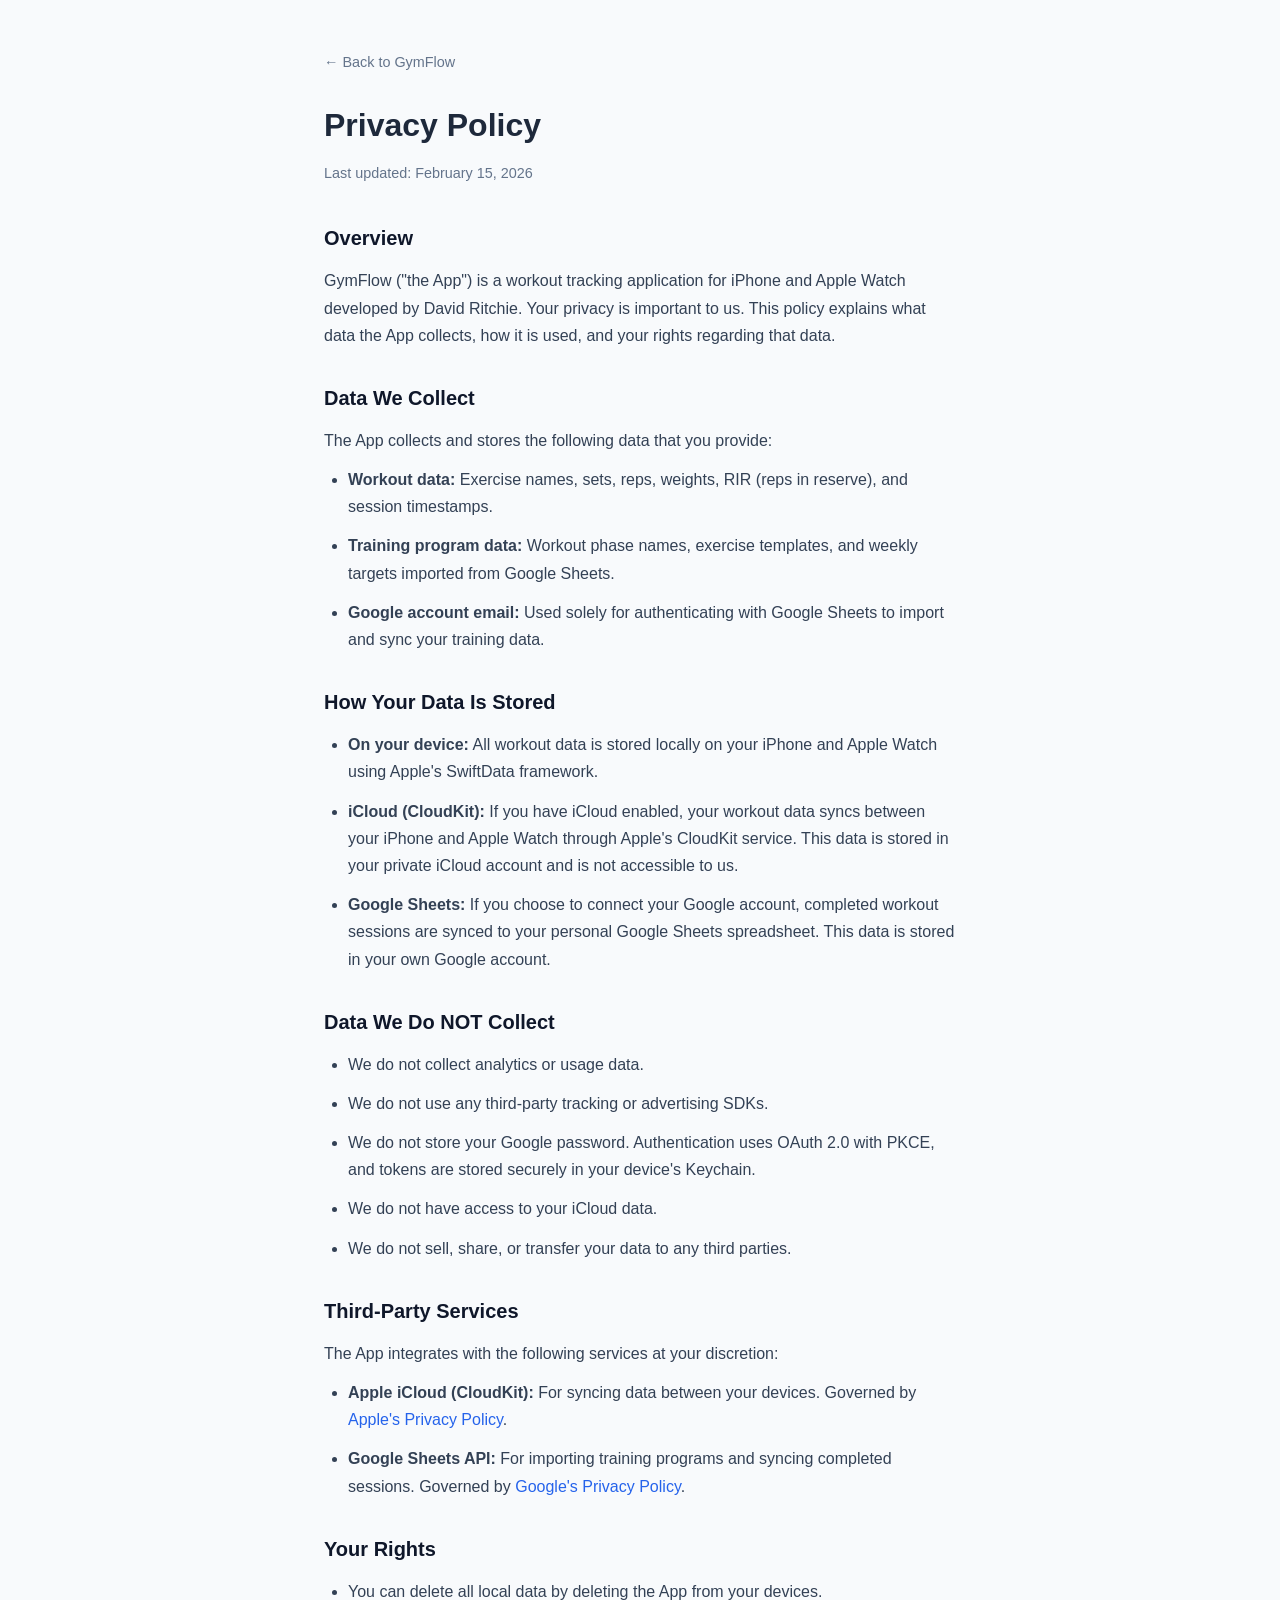
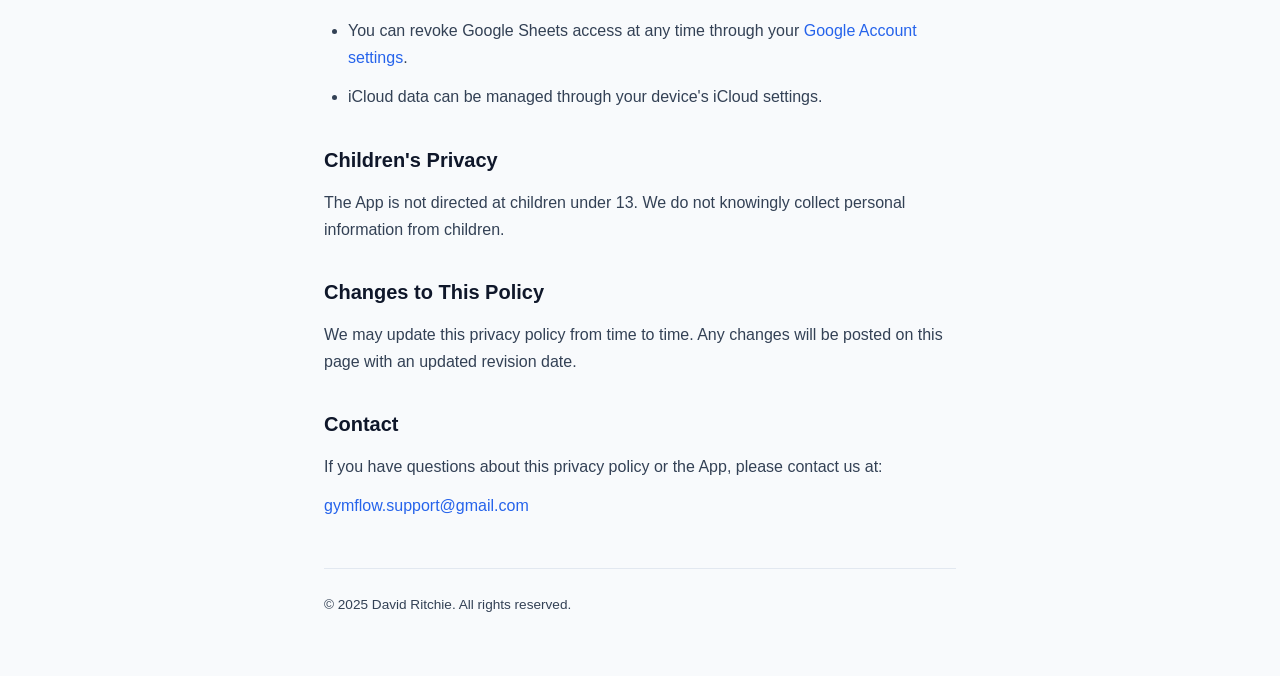
==== privacy.html @ 33476def "Add files via upload" ====
<!DOCTYPE html>
<html lang="en">
<head>
    <meta charset="UTF-8">
    <meta name="viewport" content="width=device-width, initial-scale=1.0">
    <title>Privacy Policy - GymFlow</title>
    <style>
        * { margin: 0; padding: 0; box-sizing: border-box; }
        body {
            font-family: -apple-system, BlinkMacSystemFont, 'Segoe UI', Roboto, sans-serif;
            background: #f8fafc;
            color: #1e293b;
            line-height: 1.7;
        }
        .container {
            max-width: 680px;
            margin: 0 auto;
            padding: 48px 24px;
        }
        h1 {
            font-size: 2rem;
            margin-bottom: 8px;
        }
        .updated {
            color: #64748b;
            font-size: 0.9rem;
            margin-bottom: 36px;
        }
        h2 {
            font-size: 1.25rem;
            margin-top: 32px;
            margin-bottom: 12px;
            color: #0f172a;
        }
        p, li {
            color: #334155;
            margin-bottom: 12px;
        }
        ul {
            padding-left: 24px;
            margin-bottom: 16px;
        }
        a { color: #2563eb; text-decoration: none; }
        a:hover { text-decoration: underline; }
        .back {
            display: inline-block;
            margin-bottom: 24px;
            color: #64748b;
            font-size: 0.9rem;
        }
        .footer {
            margin-top: 48px;
            padding-top: 24px;
            border-top: 1px solid #e2e8f0;
            color: #64748b;
            font-size: 0.85rem;
        }
    </style>
</head>
<body>
    <div class="container">
        <a href="index.html" class="back">&larr; Back to GymFlow</a>
        <h1>Privacy Policy</h1>
        <p class="updated">Last updated: February 15, 2026</p>

        <h2>Overview</h2>
        <p>GymFlow ("the App") is a workout tracking application for iPhone and Apple Watch developed by David Ritchie. Your privacy is important to us. This policy explains what data the App collects, how it is used, and your rights regarding that data.</p>

        <h2>Data We Collect</h2>
        <p>The App collects and stores the following data that you provide:</p>
        <ul>
            <li><strong>Workout data:</strong> Exercise names, sets, reps, weights, RIR (reps in reserve), and session timestamps.</li>
            <li><strong>Training program data:</strong> Workout phase names, exercise templates, and weekly targets imported from Google Sheets.</li>
            <li><strong>Google account email:</strong> Used solely for authenticating with Google Sheets to import and sync your training data.</li>
        </ul>

        <h2>How Your Data Is Stored</h2>
        <ul>
            <li><strong>On your device:</strong> All workout data is stored locally on your iPhone and Apple Watch using Apple's SwiftData framework.</li>
            <li><strong>iCloud (CloudKit):</strong> If you have iCloud enabled, your workout data syncs between your iPhone and Apple Watch through Apple's CloudKit service. This data is stored in your private iCloud account and is not accessible to us.</li>
            <li><strong>Google Sheets:</strong> If you choose to connect your Google account, completed workout sessions are synced to your personal Google Sheets spreadsheet. This data is stored in your own Google account.</li>
        </ul>

        <h2>Data We Do NOT Collect</h2>
        <ul>
            <li>We do not collect analytics or usage data.</li>
            <li>We do not use any third-party tracking or advertising SDKs.</li>
            <li>We do not store your Google password. Authentication uses OAuth 2.0 with PKCE, and tokens are stored securely in your device's Keychain.</li>
            <li>We do not have access to your iCloud data.</li>
            <li>We do not sell, share, or transfer your data to any third parties.</li>
        </ul>

        <h2>Third-Party Services</h2>
        <p>The App integrates with the following services at your discretion:</p>
        <ul>
            <li><strong>Apple iCloud (CloudKit):</strong> For syncing data between your devices. Governed by <a href="https://www.apple.com/legal/privacy/" target="_blank" rel="noopener">Apple's Privacy Policy</a>.</li>
            <li><strong>Google Sheets API:</strong> For importing training programs and syncing completed sessions. Governed by <a href="https://policies.google.com/privacy" target="_blank" rel="noopener">Google's Privacy Policy</a>.</li>
        </ul>

        <h2>Your Rights</h2>
        <ul>
            <li>You can delete all local data by deleting the App from your devices.</li>
            <li>You can revoke Google Sheets access at any time through your <a href="https://myaccount.google.com/permissions" target="_blank" rel="noopener">Google Account settings</a>.</li>
            <li>iCloud data can be managed through your device's iCloud settings.</li>
        </ul>

        <h2>Children's Privacy</h2>
        <p>The App is not directed at children under 13. We do not knowingly collect personal information from children.</p>

        <h2>Changes to This Policy</h2>
        <p>We may update this privacy policy from time to time. Any changes will be posted on this page with an updated revision date.</p>

        <h2>Contact</h2>
        <p>If you have questions about this privacy policy or the App, please contact us at:</p>
        <p><a href="mailto:gymflow.support@gmail.com">gymflow.support@gmail.com</a></p>

        <div class="footer">
            <p>&copy; 2025 David Ritchie. All rights reserved.</p>
        </div>
    </div>
</body>
</html>
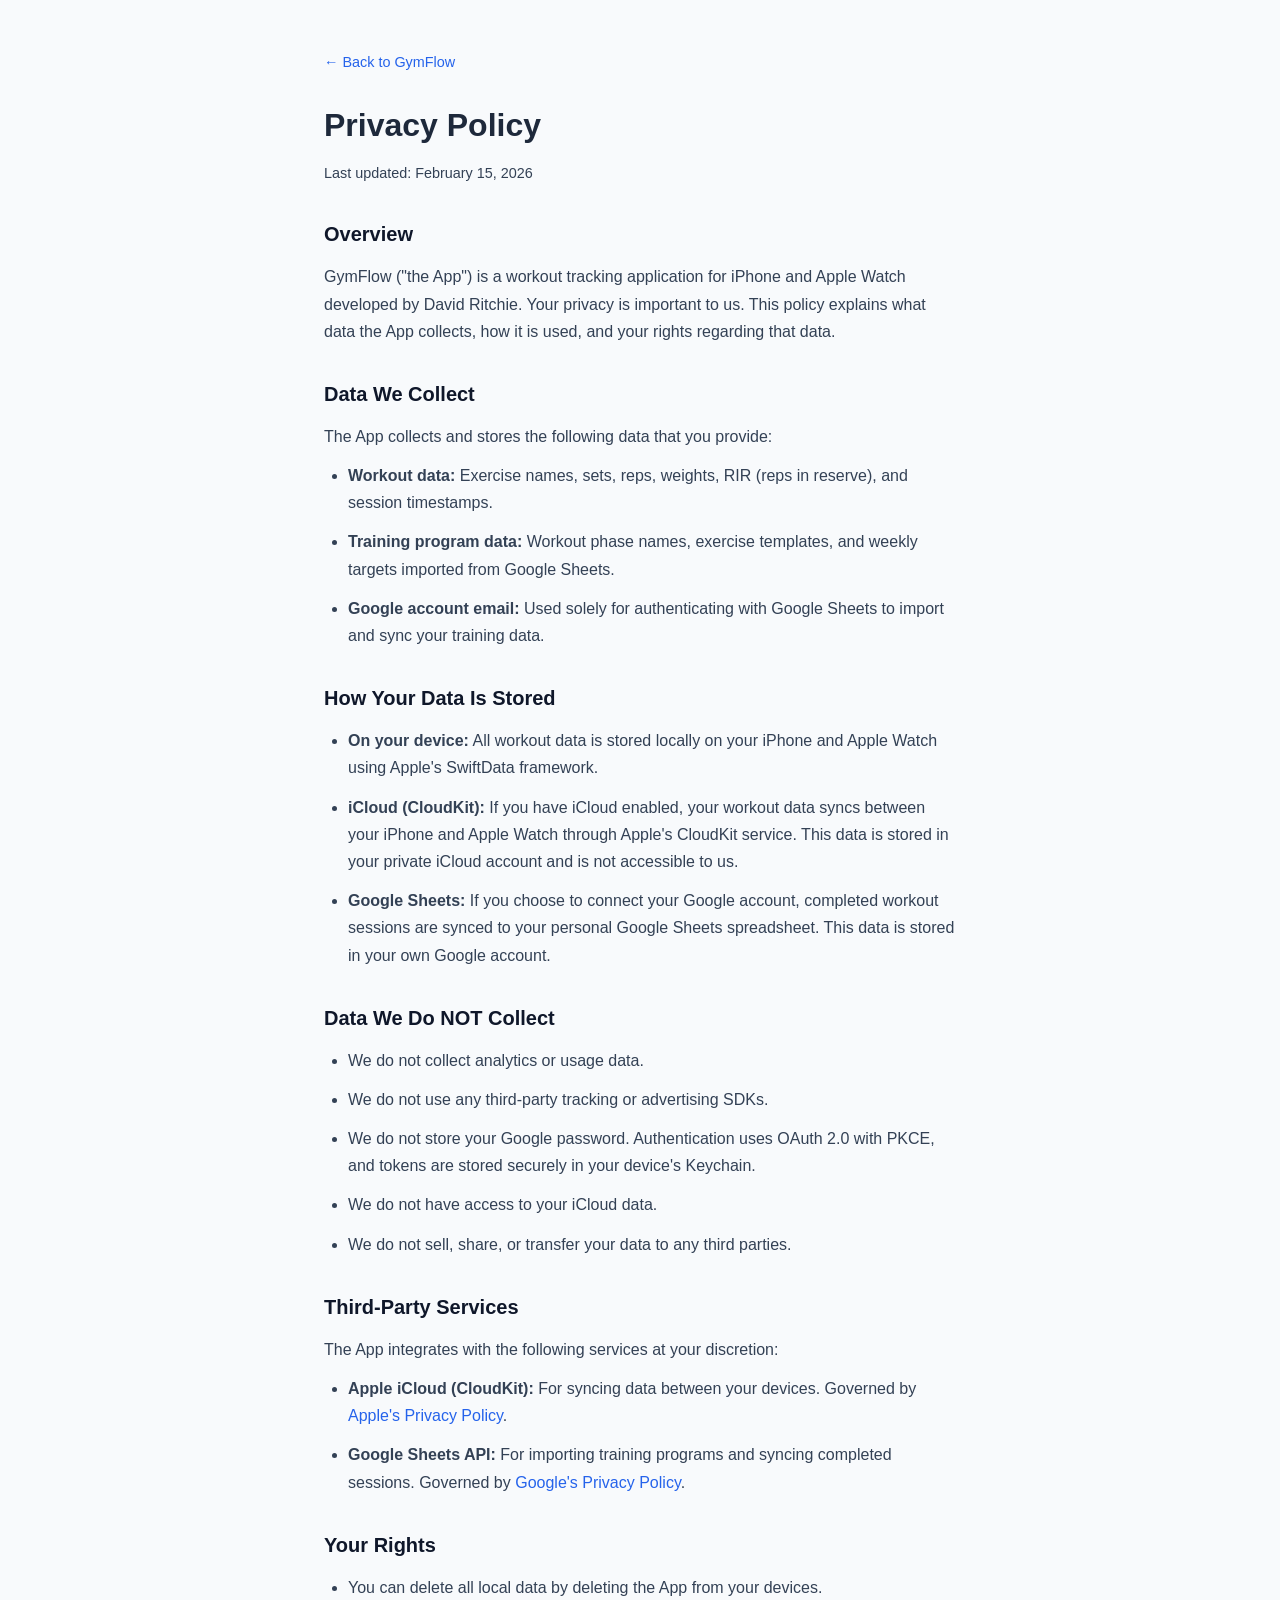
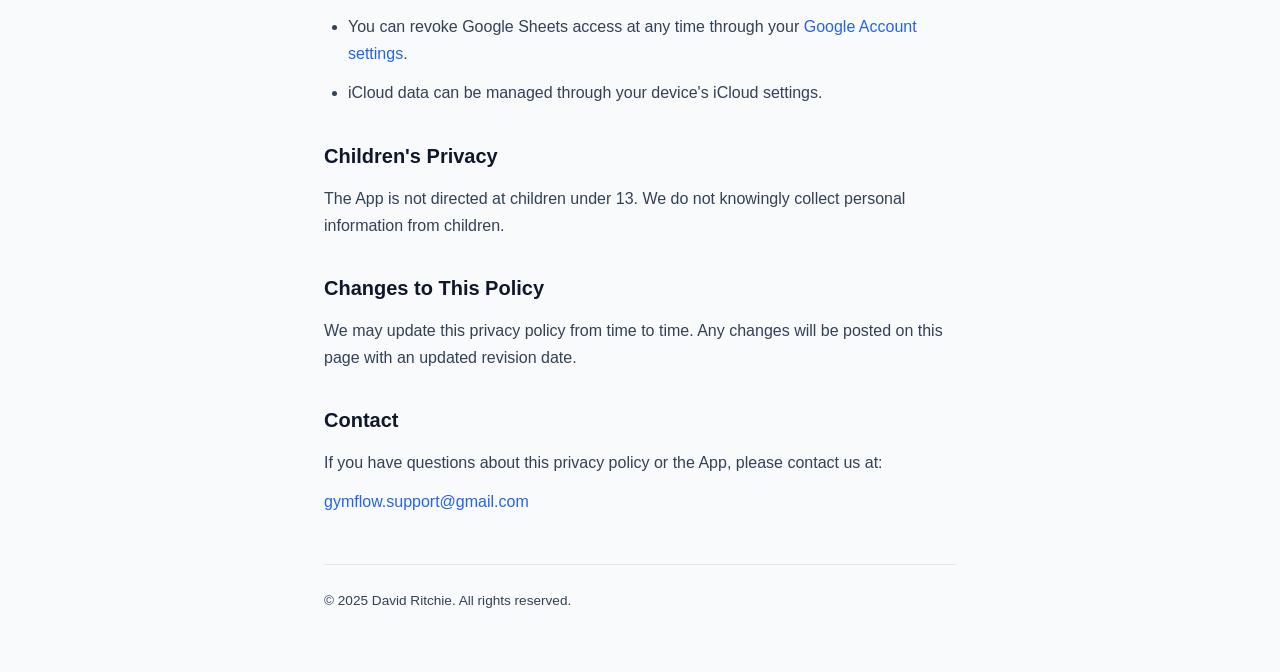
==== commit b0420a34: "Optimize site performance, SEO, and accessibility - Extract duplicated inline CSS into shared styles" ====
--- a/privacy.html
+++ b/privacy.html
@@ -3,120 +3,97 @@
 <head>
     <meta charset="UTF-8">
     <meta name="viewport" content="width=device-width, initial-scale=1.0">
+    <meta name="description" content="GymFlow Privacy Policy - Learn how your workout data is stored and protected across iPhone, Apple Watch, iCloud, and Google Sheets.">
+    <meta name="theme-color" content="#f8fafc">
+    <meta name="robots" content="noindex">
     <title>Privacy Policy - GymFlow</title>
-    <style>
-        * { margin: 0; padding: 0; box-sizing: border-box; }
-        body {
-            font-family: -apple-system, BlinkMacSystemFont, 'Segoe UI', Roboto, sans-serif;
-            background: #f8fafc;
-            color: #1e293b;
-            line-height: 1.7;
-        }
-        .container {
-            max-width: 680px;
-            margin: 0 auto;
-            padding: 48px 24px;
-        }
-        h1 {
-            font-size: 2rem;
-            margin-bottom: 8px;
-        }
-        .updated {
-            color: #64748b;
-            font-size: 0.9rem;
-            margin-bottom: 36px;
-        }
-        h2 {
-            font-size: 1.25rem;
-            margin-top: 32px;
-            margin-bottom: 12px;
-            color: #0f172a;
-        }
-        p, li {
-            color: #334155;
-            margin-bottom: 12px;
-        }
-        ul {
-            padding-left: 24px;
-            margin-bottom: 16px;
-        }
-        a { color: #2563eb; text-decoration: none; }
-        a:hover { text-decoration: underline; }
-        .back {
-            display: inline-block;
-            margin-bottom: 24px;
-            color: #64748b;
-            font-size: 0.9rem;
-        }
-        .footer {
-            margin-top: 48px;
-            padding-top: 24px;
-            border-top: 1px solid #e2e8f0;
-            color: #64748b;
-            font-size: 0.85rem;
-        }
-    </style>
+    <link rel="stylesheet" href="styles.css">
 </head>
-<body>
+<body class="page-privacy">
     <div class="container">
-        <a href="index.html" class="back">&larr; Back to GymFlow</a>
-        <h1>Privacy Policy</h1>
-        <p class="updated">Last updated: February 15, 2026</p>
+        <nav>
+            <a href="index.html" class="back">&larr; Back to GymFlow</a>
+        </nav>
 
-        <h2>Overview</h2>
-        <p>GymFlow ("the App") is a workout tracking application for iPhone and Apple Watch developed by David Ritchie. Your privacy is important to us. This policy explains what data the App collects, how it is used, and your rights regarding that data.</p>
+        <header>
+            <h1>Privacy Policy</h1>
+            <p class="updated">Last updated: February 15, 2026</p>
+        </header>
 
-        <h2>Data We Collect</h2>
-        <p>The App collects and stores the following data that you provide:</p>
-        <ul>
-            <li><strong>Workout data:</strong> Exercise names, sets, reps, weights, RIR (reps in reserve), and session timestamps.</li>
-            <li><strong>Training program data:</strong> Workout phase names, exercise templates, and weekly targets imported from Google Sheets.</li>
-            <li><strong>Google account email:</strong> Used solely for authenticating with Google Sheets to import and sync your training data.</li>
-        </ul>
+        <main>
+            <section>
+                <h2>Overview</h2>
+                <p>GymFlow ("the App") is a workout tracking application for iPhone and Apple Watch developed by David Ritchie. Your privacy is important to us. This policy explains what data the App collects, how it is used, and your rights regarding that data.</p>
+            </section>
 
-        <h2>How Your Data Is Stored</h2>
-        <ul>
-            <li><strong>On your device:</strong> All workout data is stored locally on your iPhone and Apple Watch using Apple's SwiftData framework.</li>
-            <li><strong>iCloud (CloudKit):</strong> If you have iCloud enabled, your workout data syncs between your iPhone and Apple Watch through Apple's CloudKit service. This data is stored in your private iCloud account and is not accessible to us.</li>
-            <li><strong>Google Sheets:</strong> If you choose to connect your Google account, completed workout sessions are synced to your personal Google Sheets spreadsheet. This data is stored in your own Google account.</li>
-        </ul>
+            <section>
+                <h2>Data We Collect</h2>
+                <p>The App collects and stores the following data that you provide:</p>
+                <ul>
+                    <li><strong>Workout data:</strong> Exercise names, sets, reps, weights, RIR (reps in reserve), and session timestamps.</li>
+                    <li><strong>Training program data:</strong> Workout phase names, exercise templates, and weekly targets imported from Google Sheets.</li>
+                    <li><strong>Google account email:</strong> Used solely for authenticating with Google Sheets to import and sync your training data.</li>
+                </ul>
+            </section>
 
-        <h2>Data We Do NOT Collect</h2>
-        <ul>
-            <li>We do not collect analytics or usage data.</li>
-            <li>We do not use any third-party tracking or advertising SDKs.</li>
-            <li>We do not store your Google password. Authentication uses OAuth 2.0 with PKCE, and tokens are stored securely in your device's Keychain.</li>
-            <li>We do not have access to your iCloud data.</li>
-            <li>We do not sell, share, or transfer your data to any third parties.</li>
-        </ul>
+            <section>
+                <h2>How Your Data Is Stored</h2>
+                <ul>
+                    <li><strong>On your device:</strong> All workout data is stored locally on your iPhone and Apple Watch using Apple's SwiftData framework.</li>
+                    <li><strong>iCloud (CloudKit):</strong> If you have iCloud enabled, your workout data syncs between your iPhone and Apple Watch through Apple's CloudKit service. This data is stored in your private iCloud account and is not accessible to us.</li>
+                    <li><strong>Google Sheets:</strong> If you choose to connect your Google account, completed workout sessions are synced to your personal Google Sheets spreadsheet. This data is stored in your own Google account.</li>
+                </ul>
+            </section>
 
-        <h2>Third-Party Services</h2>
-        <p>The App integrates with the following services at your discretion:</p>
-        <ul>
-            <li><strong>Apple iCloud (CloudKit):</strong> For syncing data between your devices. Governed by <a href="https://www.apple.com/legal/privacy/" target="_blank" rel="noopener">Apple's Privacy Policy</a>.</li>
-            <li><strong>Google Sheets API:</strong> For importing training programs and syncing completed sessions. Governed by <a href="https://policies.google.com/privacy" target="_blank" rel="noopener">Google's Privacy Policy</a>.</li>
-        </ul>
+            <section>
+                <h2>Data We Do NOT Collect</h2>
+                <ul>
+                    <li>We do not collect analytics or usage data.</li>
+                    <li>We do not use any third-party tracking or advertising SDKs.</li>
+                    <li>We do not store your Google password. Authentication uses OAuth 2.0 with PKCE, and tokens are stored securely in your device's Keychain.</li>
+                    <li>We do not have access to your iCloud data.</li>
+                    <li>We do not sell, share, or transfer your data to any third parties.</li>
+                </ul>
+            </section>
 
-        <h2>Your Rights</h2>
-        <ul>
-            <li>You can delete all local data by deleting the App from your devices.</li>
-            <li>You can revoke Google Sheets access at any time through your <a href="https://myaccount.google.com/permissions" target="_blank" rel="noopener">Google Account settings</a>.</li>
-            <li>iCloud data can be managed through your device's iCloud settings.</li>
-        </ul>
+            <section>
+                <h2>Third-Party Services</h2>
+                <p>The App integrates with the following services at your discretion:</p>
+                <ul>
+                    <li><strong>Apple iCloud (CloudKit):</strong> For syncing data between your devices. Governed by <a href="https://www.apple.com/legal/privacy/" target="_blank" rel="noopener noreferrer">Apple's Privacy Policy</a>.</li>
+                    <li><strong>Google Sheets API:</strong> For importing training programs and syncing completed sessions. Governed by <a href="https://policies.google.com/privacy" target="_blank" rel="noopener noreferrer">Google's Privacy Policy</a>.</li>
+                </ul>
+            </section>
 
-        <h2>Children's Privacy</h2>
-        <p>The App is not directed at children under 13. We do not knowingly collect personal information from children.</p>
+            <section>
+                <h2>Your Rights</h2>
+                <ul>
+                    <li>You can delete all local data by deleting the App from your devices.</li>
+                    <li>You can revoke Google Sheets access at any time through your <a href="https://myaccount.google.com/permissions" target="_blank" rel="noopener noreferrer">Google Account settings</a>.</li>
+                    <li>iCloud data can be managed through your device's iCloud settings.</li>
+                </ul>
+            </section>
 
-        <h2>Changes to This Policy</h2>
-        <p>We may update this privacy policy from time to time. Any changes will be posted on this page with an updated revision date.</p>
+            <section>
+                <h2>Children's Privacy</h2>
+                <p>The App is not directed at children under 13. We do not knowingly collect personal information from children.</p>
+            </section>
 
-        <h2>Contact</h2>
-        <p>If you have questions about this privacy policy or the App, please contact us at:</p>
-        <p><a href="mailto:gymflow.support@gmail.com">gymflow.support@gmail.com</a></p>
+            <section>
+                <h2>Changes to This Policy</h2>
+                <p>We may update this privacy policy from time to time. Any changes will be posted on this page with an updated revision date.</p>
+            </section>
 
-        <div class="footer">
+            <section>
+                <h2>Contact</h2>
+                <p>If you have questions about this privacy policy or the App, please contact us at:</p>
+                <p><a href="mailto:gymflow.support@gmail.com">gymflow.support@gmail.com</a></p>
+            </section>
+        </main>
+
+        <footer class="footer">
             <p>&copy; 2025 David Ritchie. All rights reserved.</p>
-        </div>
+        </footer>
     </div>
 </body>
 </html>
--- a/styles.css
+++ b/styles.css
@@ -0,0 +1,138 @@
+/* === Reset & Base === */
+*, *::before, *::after { margin: 0; padding: 0; box-sizing: border-box; }
+body {
+    font-family: -apple-system, BlinkMacSystemFont, 'Segoe UI', Roboto, sans-serif;
+    min-height: 100vh;
+}
+a { text-decoration: none; }
+a:hover { text-decoration: underline; }
+
+/* === Shared Layout === */
+.container {
+    max-width: 680px;
+    margin: 0 auto;
+    padding: 48px 24px;
+}
+.footer {
+    color: #64748b;
+    font-size: 0.85rem;
+    margin-top: 48px;
+}
+.footer a { color: #64748b; }
+
+/* ===================== */
+/* Landing Page (index)  */
+/* ===================== */
+body.page-landing {
+    background: linear-gradient(135deg, #0a1628 0%, #1a3a5c 100%);
+    color: #fff;
+}
+.page-landing .container {
+    padding: 60px 24px;
+    text-align: center;
+}
+.app-icon {
+    width: 120px;
+    height: 120px;
+    background: linear-gradient(135deg, #1a3a5c, #2dd4bf);
+    border-radius: 27px;
+    display: inline-flex;
+    align-items: center;
+    justify-content: center;
+    font-size: 56px;
+    margin-bottom: 24px;
+}
+.page-landing h1 {
+    font-size: 2.5rem;
+    font-weight: 700;
+    margin-bottom: 12px;
+}
+.tagline {
+    font-size: 1.2rem;
+    color: #94a3b8;
+    margin-bottom: 48px;
+}
+.features {
+    text-align: left;
+    margin-bottom: 48px;
+}
+.feature {
+    display: flex;
+    align-items: flex-start;
+    gap: 16px;
+    margin-bottom: 24px;
+}
+.feature-icon {
+    font-size: 1.5rem;
+    flex-shrink: 0;
+    width: 40px;
+    text-align: center;
+}
+.feature h3 {
+    font-size: 1.1rem;
+    margin-bottom: 4px;
+}
+.feature p {
+    color: #94a3b8;
+    font-size: 0.95rem;
+    line-height: 1.5;
+}
+.support-section {
+    background: rgba(255, 255, 255, 0.08);
+    border-radius: 16px;
+    padding: 32px 24px;
+    margin-bottom: 32px;
+}
+.support-section h2 {
+    font-size: 1.3rem;
+    margin-bottom: 12px;
+}
+.support-section p {
+    color: #94a3b8;
+    line-height: 1.6;
+}
+.page-landing a { color: #2dd4bf; }
+
+/* ===================== */
+/* Privacy Policy Page   */
+/* ===================== */
+body.page-privacy {
+    background: #f8fafc;
+    color: #1e293b;
+    line-height: 1.7;
+}
+.page-privacy h1 {
+    font-size: 2rem;
+    margin-bottom: 8px;
+}
+.updated {
+    color: #64748b;
+    font-size: 0.9rem;
+    margin-bottom: 36px;
+}
+.page-privacy h2 {
+    font-size: 1.25rem;
+    margin-top: 32px;
+    margin-bottom: 12px;
+    color: #0f172a;
+}
+.page-privacy p,
+.page-privacy li {
+    color: #334155;
+    margin-bottom: 12px;
+}
+.page-privacy ul {
+    padding-left: 24px;
+    margin-bottom: 16px;
+}
+.page-privacy a { color: #2563eb; }
+.back {
+    display: inline-block;
+    margin-bottom: 24px;
+    color: #64748b;
+    font-size: 0.9rem;
+}
+.page-privacy .footer {
+    padding-top: 24px;
+    border-top: 1px solid #e2e8f0;
+}
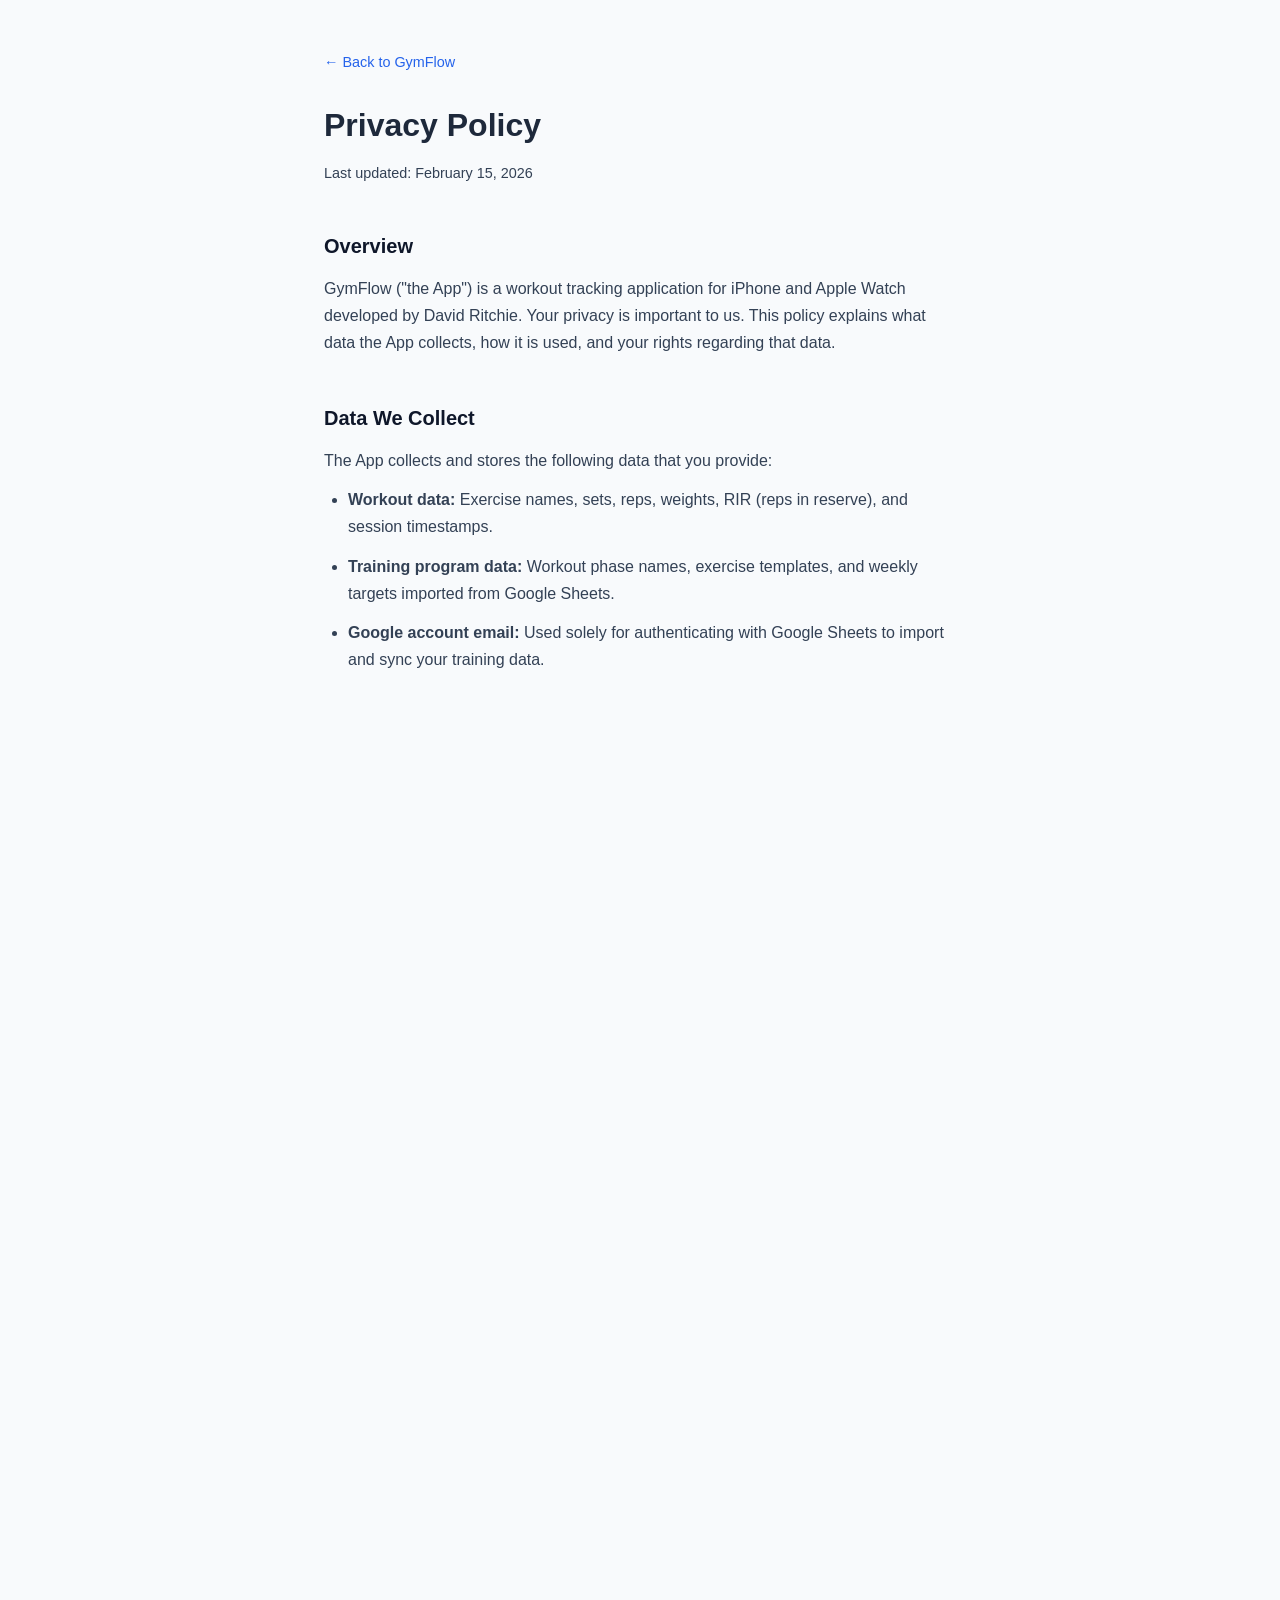
==== commit a135da07: "Improve rendering performance and print optimization - Move inline styles to CSS classes for cleaner" ====
--- a/privacy.html
+++ b/privacy.html
@@ -7,6 +7,9 @@
     <meta name="theme-color" content="#f8fafc">
     <meta name="robots" content="noindex">
     <title>Privacy Policy - GymFlow</title>
+    <link rel="dns-prefetch" href="https://www.apple.com">
+    <link rel="dns-prefetch" href="https://policies.google.com">
+    <link rel="dns-prefetch" href="https://myaccount.google.com">
     <link rel="stylesheet" href="styles.css">
 </head>
 <body class="page-privacy">
--- a/styles.css
+++ b/styles.css
@@ -3,6 +3,8 @@
 body {
     font-family: -apple-system, BlinkMacSystemFont, 'Segoe UI', Roboto, sans-serif;
     min-height: 100vh;
+    -webkit-font-smoothing: antialiased;
+    text-rendering: optimizeSpeed;
 }
 a { text-decoration: none; }
 a:hover { text-decoration: underline; }
@@ -61,6 +63,7 @@
     align-items: flex-start;
     gap: 16px;
     margin-bottom: 24px;
+    contain: layout style;
 }
 .feature-icon {
     font-size: 1.5rem;
@@ -82,6 +85,7 @@
     border-radius: 16px;
     padding: 32px 24px;
     margin-bottom: 32px;
+    contain: layout style;
 }
 .support-section h2 {
     font-size: 1.3rem;
@@ -91,6 +95,8 @@
     color: #94a3b8;
     line-height: 1.6;
 }
+.support-email { margin-top: 12px; }
+.footer-link { margin-top: 8px; }
 .page-landing a { color: #2dd4bf; }
 
 /* ===================== */
@@ -109,6 +115,10 @@
     color: #64748b;
     font-size: 0.9rem;
     margin-bottom: 36px;
+}
+.page-privacy section {
+    contain: layout style;
+    content-visibility: auto;
 }
 .page-privacy h2 {
     font-size: 1.25rem;
@@ -136,3 +146,10 @@
     padding-top: 24px;
     border-top: 1px solid #e2e8f0;
 }
+
+/* === Print === */
+@media print {
+    body.page-landing { background: #fff; color: #000; }
+    .app-icon { background: #eee; }
+    .feature p, .tagline, .support-section p { color: #333; }
+}
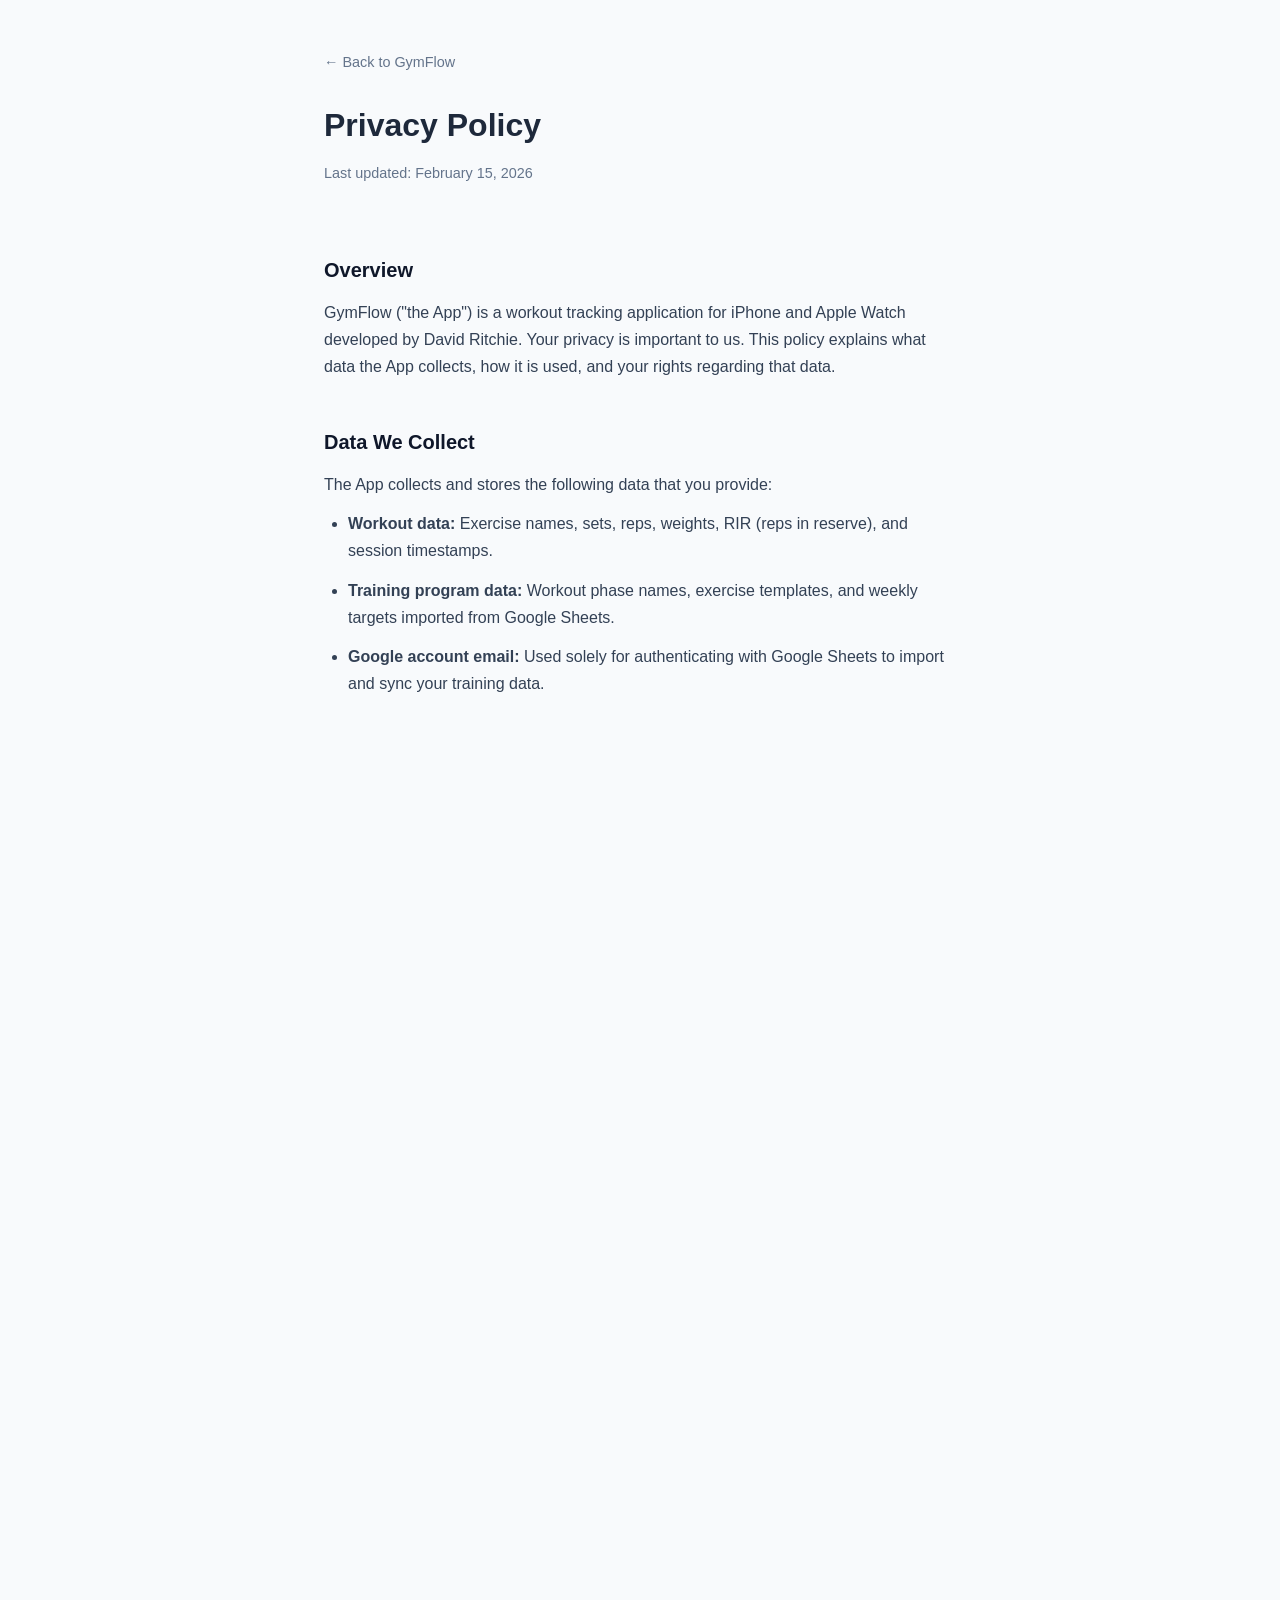
==== commit 97e1a311: "Eliminate render-blocking request, add favicons - Inline each page's CSS to remove the render-blocki" ====
--- a/privacy.html
+++ b/privacy.html
@@ -7,12 +7,71 @@
     <meta name="theme-color" content="#f8fafc">
     <meta name="robots" content="noindex">
     <title>Privacy Policy - GymFlow</title>
+    <link rel="icon" href="data:image/svg+xml,<svg xmlns='http://www.w3.org/2000/svg' viewBox='0 0 100 100'><text y='.9em' font-size='90'>&#x1F3CB;</text></svg>">
+    <link rel="apple-touch-icon" href="apple-touch-icon.png">
     <link rel="dns-prefetch" href="https://www.apple.com">
     <link rel="dns-prefetch" href="https://policies.google.com">
     <link rel="dns-prefetch" href="https://myaccount.google.com">
-    <link rel="stylesheet" href="styles.css">
+    <style>
+        *, *::before, *::after { margin: 0; padding: 0; box-sizing: border-box; }
+        body {
+            font-family: -apple-system, BlinkMacSystemFont, 'Segoe UI', Roboto, sans-serif;
+            background: #f8fafc;
+            color: #1e293b;
+            line-height: 1.7;
+            min-height: 100vh;
+            -webkit-font-smoothing: antialiased;
+        }
+        a { color: #2563eb; text-decoration: none; }
+        a:hover { text-decoration: underline; }
+        .container {
+            max-width: 680px;
+            margin: 0 auto;
+            padding: 48px 24px;
+        }
+        h1 {
+            font-size: 2rem;
+            margin-bottom: 8px;
+        }
+        .updated {
+            color: #64748b;
+            font-size: 0.9rem;
+            margin-bottom: 36px;
+        }
+        section {
+            contain: layout style;
+            content-visibility: auto;
+        }
+        h2 {
+            font-size: 1.25rem;
+            margin-top: 32px;
+            margin-bottom: 12px;
+            color: #0f172a;
+        }
+        p, li {
+            color: #334155;
+            margin-bottom: 12px;
+        }
+        ul {
+            padding-left: 24px;
+            margin-bottom: 16px;
+        }
+        .back {
+            display: inline-block;
+            margin-bottom: 24px;
+            color: #64748b;
+            font-size: 0.9rem;
+        }
+        .footer {
+            margin-top: 48px;
+            padding-top: 24px;
+            border-top: 1px solid #e2e8f0;
+            color: #64748b;
+            font-size: 0.85rem;
+        }
+    </style>
 </head>
-<body class="page-privacy">
+<body>
     <div class="container">
         <nav>
             <a href="index.html" class="back">&larr; Back to GymFlow</a>
